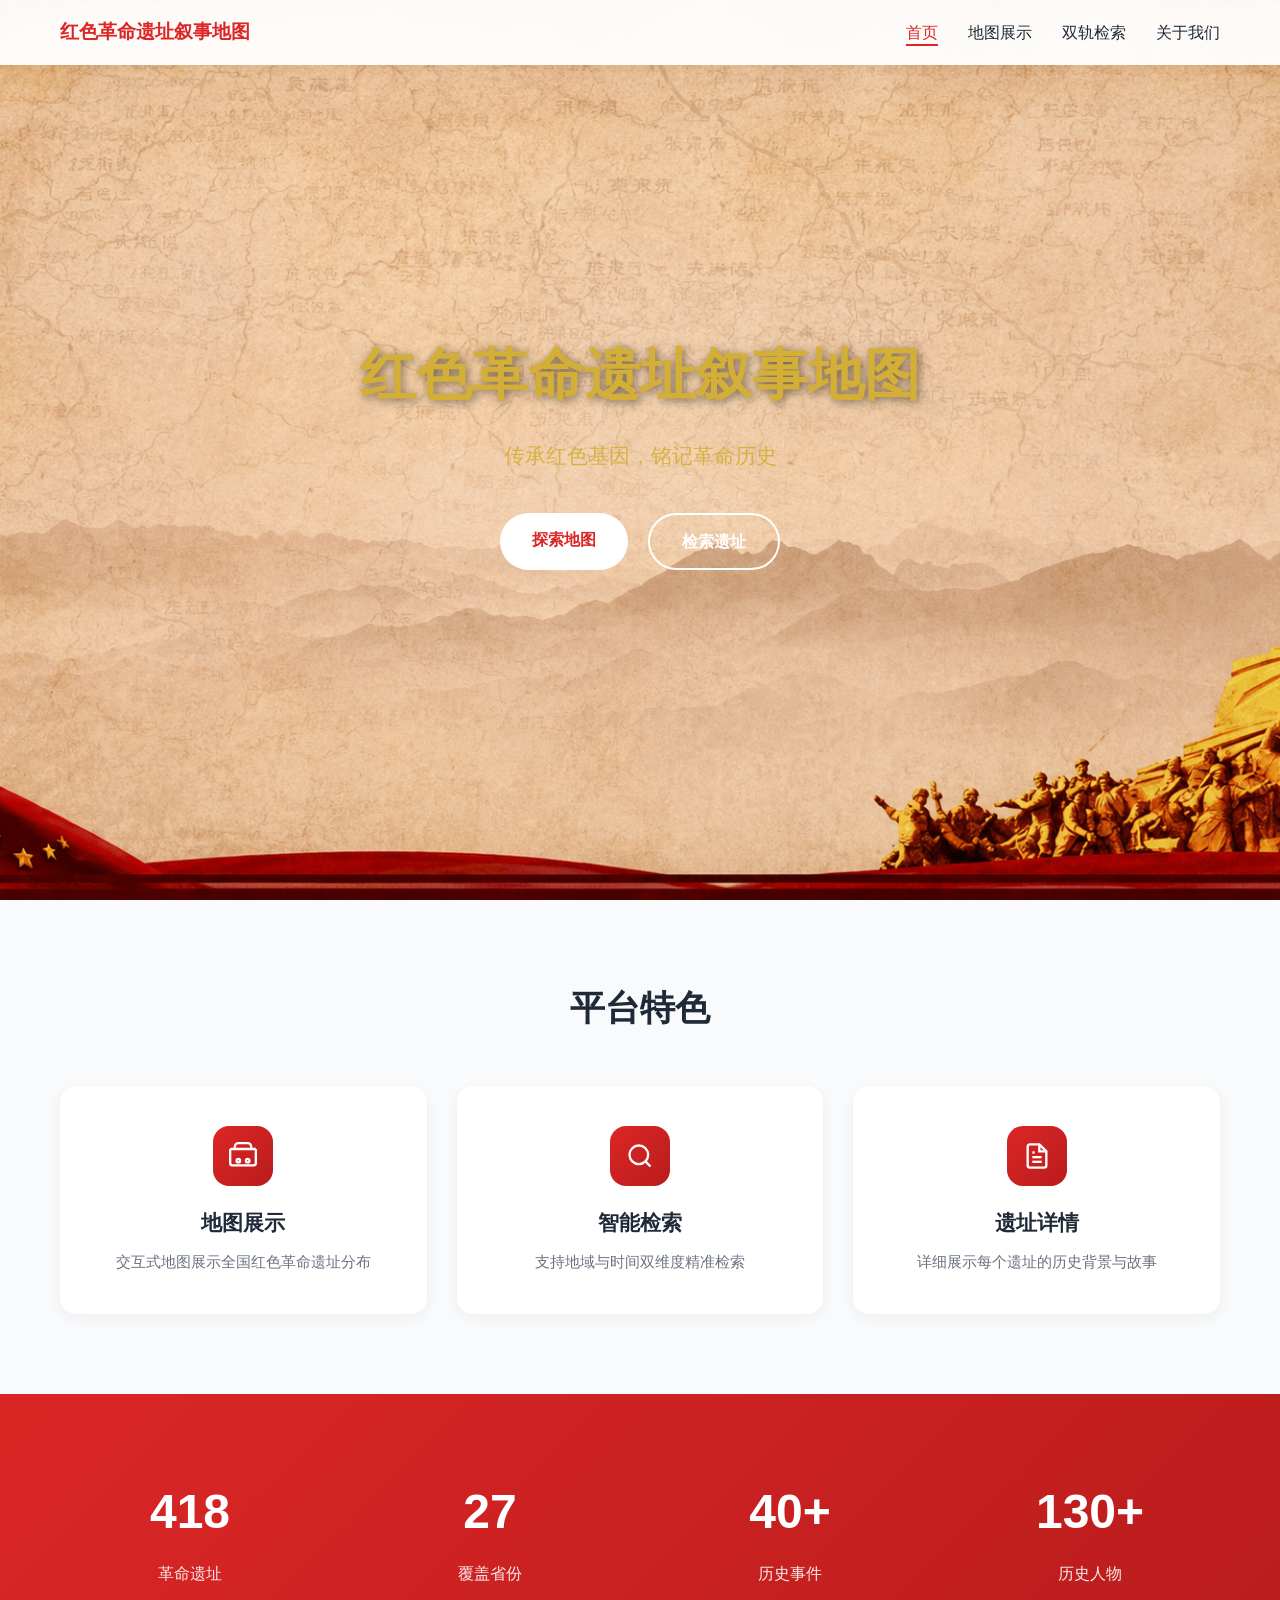
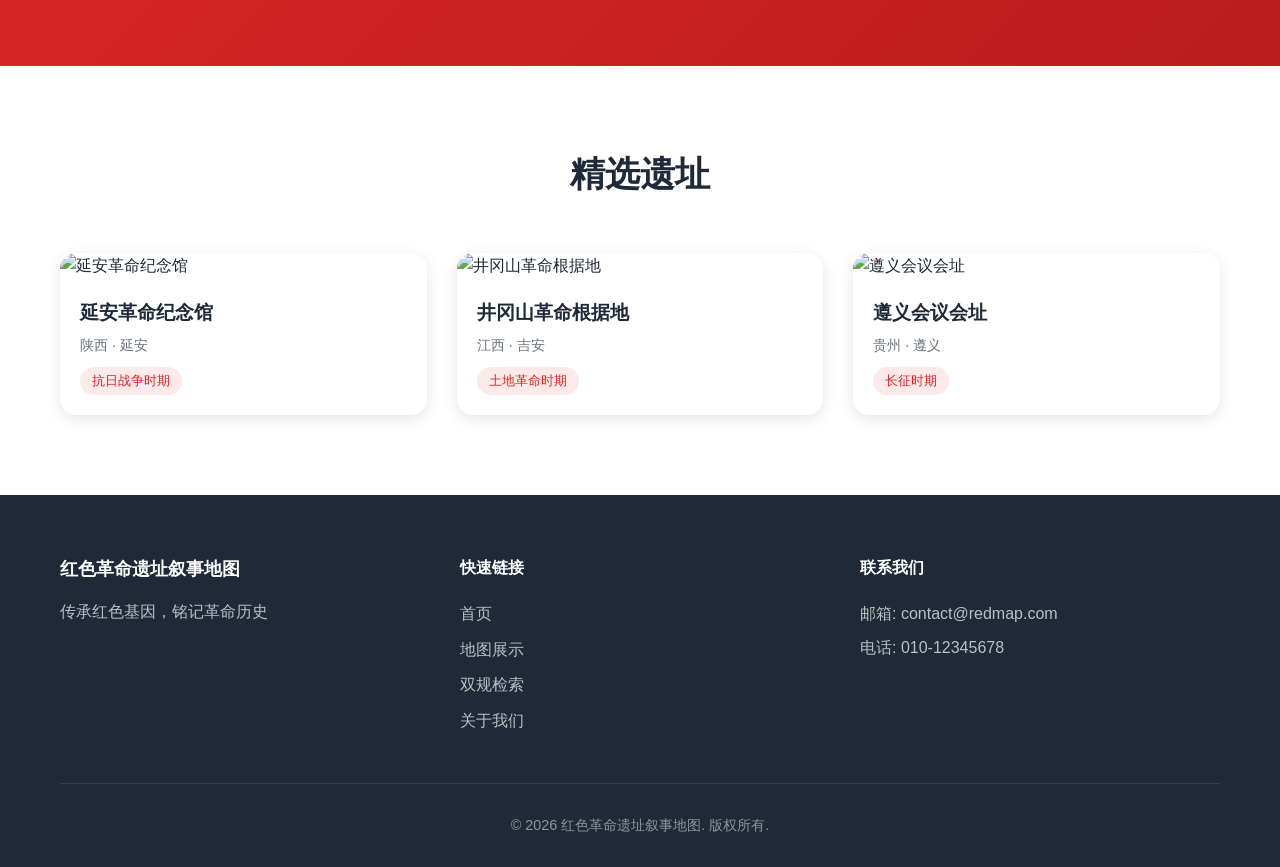
==== index.html @ 7f288722 "first submit" ====
<!DOCTYPE html>
<html lang="zh-CN">
<head>
    <meta charset="UTF-8">
    <meta name="viewport" content="width=device-width, initial-scale=1.0">
    <title>红色革命遗址叙事地图</title>
    <link rel="stylesheet" href="styles.css">
</head>
<body>
    <nav class="navbar">
        <div class="nav-container">
            <div class="nav-logo">
                <span>红色革命遗址叙事地图</span>
            </div>
            <ul class="nav-links">
                <li><a href="index.html" class="active">首页</a></li>
                <li><a href="map.html">地图展示</a></li>
                <li><a href="search.html">双轨检索</a></li>
                <li><a href="about.html">关于我们</a></li>
            </ul>
            <div class="hamburger">
                <span></span>
                <span></span>
                <span></span>
            </div>
        </div>
    </nav>

    <header class="hero">
        <div class="hero-content">
            <h1>红色革命遗址叙事地图</h1>
            <p>传承红色基因，铭记革命历史</p>
            <div class="hero-buttons">
                <a href="map.html" class="btn btn-primary">探索地图</a>
                <a href="search.html" class="btn btn-secondary">检索遗址</a>
            </div>
        </div>
        <div class="hero-bg"></div>
    </header>

    <section class="features">
        <div class="container">
            <h2>平台特色</h2>
            <div class="features-grid">
                <div class="feature-card">
                    <div class="feature-icon">
                        <svg viewBox="0 0 24 24" fill="none" stroke="currentColor" stroke-width="2">
                            <path d="M1 6h22M5 6V4a3 3 0 0 1 3-3h8a3 3 0 0 1 3 3v2M1 6v12a2 2 0 0 0 2 2h18a2 2 0 0 0 2-2V6"></path>
                            <circle cx="8" cy="16" r="1.5"></circle>
                            <circle cx="16" cy="16" r="1.5"></circle>
                        </svg>
                    </div>
                    <h3>地图展示</h3>
                    <p>交互式地图展示全国红色革命遗址分布</p>
                </div>
                <div class="feature-card">
                    <div class="feature-icon">
                        <svg viewBox="0 0 24 24" fill="none" stroke="currentColor" stroke-width="2">
                            <circle cx="11" cy="11" r="8"></circle>
                            <line x1="21" y1="21" x2="16.65" y2="16.65"></line>
                        </svg>
                    </div>
                    <h3>智能检索</h3>
                    <p>支持地域与时间双维度精准检索</p>
                </div>
                <div class="feature-card">
                    <div class="feature-icon">
                        <svg viewBox="0 0 24 24" fill="none" stroke="currentColor" stroke-width="2">
                            <path d="M14 2H6a2 2 0 0 0-2 2v16a2 2 0 0 0 2 2h12a2 2 0 0 0 2-2V8z"></path>
                            <polyline points="14 2 14 8 20 8"></polyline>
                            <line x1="16" y1="13" x2="8" y2="13"></line>
                            <line x1="16" y1="17" x2="8" y2="17"></line>
                            <polyline points="10 9 9 9 8 9"></polyline>
                        </svg>
                    </div>
                    <h3>遗址详情</h3>
                    <p>详细展示每个遗址的历史背景与故事</p>
                </div>
            </div>
        </div>
    </section>

    <section class="stats">
        <div class="container">
            <div class="stats-grid">
                <div class="stat-item">
                    <div class="stat-number">418</div>
                    <div class="stat-label">革命遗址</div>
                </div>
                <div class="stat-item">
                    <div class="stat-number">27</div>
                    <div class="stat-label">覆盖省份</div>
                </div>
                <div class="stat-item">
                    <div class="stat-number">40+</div>
                    <div class="stat-label">历史事件</div>
                </div>
                <div class="stat-item">
                    <div class="stat-number">130+</div>
                    <div class="stat-label">历史人物</div>
                </div>
            </div>
        </div>
    </section>

    <section class="highlights">
        <div class="container">
            <h2>精选遗址</h2>
            <div class="highlights-grid">
                <div class="highlight-card">
                    <img src="https://trae-api-cn.mchost.guru/api/ide/v1/text_to_image?prompt=revolutionary%20museum%20building%20with%20red%20flag%20historical%20site&image_size=landscape_16_9" alt="延安革命纪念馆">
                    <div class="highlight-content">
                        <h3>延安革命纪念馆</h3>
                        <p>陕西 · 延安</p>
                        <span class="tag">抗日战争时期</span>
                    </div>
                </div>
                <div class="highlight-card">
                    <img src="https://trae-api-cn.mchost.guru/api/ide/v1/text_to_image?prompt=red%20revolutionary%20base%20camp%20historical%20building&image_size=landscape_16_9" alt="井冈山革命根据地">
                    <div class="highlight-content">
                        <h3>井冈山革命根据地</h3>
                        <p>江西 · 吉安</p>
                        <span class="tag">土地革命时期</span>
                    </div>
                </div>
                <div class="highlight-card">
                    <img src="https://trae-api-cn.mchost.guru/api/ide/v1/text_to_image?prompt=red%20tourism%20site%20revolutionary%20memorial%20hall&image_size=landscape_16_9" alt="遵义会议会址">
                    <div class="highlight-content">
                        <h3>遵义会议会址</h3>
                        <p>贵州 · 遵义</p>
                        <span class="tag">长征时期</span>
                    </div>
                </div>
            </div>
        </div>
    </section>

    <footer class="footer">
        <div class="container">
            <div class="footer-content">
                <div class="footer-info">
                    <div class="footer-logo">
                        <span>红色革命遗址叙事地图</span>
                    </div>
                    <p>传承红色基因，铭记革命历史</p>
                </div>
                <div class="footer-links">
                    <h4>快速链接</h4>
                    <ul>
                        <li><a href="index.html">首页</a></li>
                        <li><a href="map.html">地图展示</a></li>
                        <li><a href="search.html">双规检索</a></li>
                        <li><a href="about.html">关于我们</a></li>
                    </ul>
                </div>
                <div class="footer-contact">
                    <h4>联系我们</h4>
                    <p>邮箱: contact@redmap.com</p>
                    <p>电话: 010-12345678</p>
                </div>
            </div>
            <div class="footer-bottom">
                <p>&copy; 2026 红色革命遗址叙事地图. 版权所有.</p>
            </div>
        </div>
    </footer>

    <script src="script.js"></script>
</body>
</html>
---- styles.css ----
* {
    margin: 0;
    padding: 0;
    box-sizing: border-box;
}

:root {
    --primary-color: #dc2626;
    --primary-dark: #b91c1c;
    --secondary-color: #1e40af;
    --text-dark: #1f2937;
    --text-light: #6b7280;
    --bg-light: #f9fafb;
    --bg-white: #ffffff;
    --border-color: #e5e7eb;
}

body {
    font-family: 'PingFang SC', 'Microsoft YaHei', sans-serif;
    line-height: 1.6;
    color: var(--text-dark);
}

.container {
    max-width: 1200px;
    margin: 0 auto;
    padding: 0 20px;
}

.navbar {
    position: fixed;
    top: 0;
    left: 0;
    width: 100%;
    background: rgba(255, 255, 255, 0.95);
    backdrop-filter: blur(10px);
    box-shadow: 0 2px 10px rgba(0, 0, 0, 0.05);
    z-index: 1000;
}

.nav-container {
    max-width: 1200px;
    margin: 0 auto;
    padding: 0 20px;
    display: flex;
    justify-content: space-between;
    align-items: center;
    height: 65px;
}

.nav-logo {
    display: flex;
    align-items: center;
    gap: 10px;
}

.nav-logo img {
    width: 40px;
    height: 40px;
    border-radius: 8px;
}

.nav-logo span {
    font-size: 1.2rem;
    font-weight: 700;
    color: var(--primary-color);
}

.nav-links {
    display: flex;
    list-style: none;
    gap: 30px;
}

.nav-links a {
    text-decoration: none;
    color: var(--text-dark);
    font-weight: 500;
    transition: color 0.3s;
    position: relative;
}

.nav-links a:hover,
.nav-links a.active {
    color: var(--primary-color);
}

.nav-links a.active::after {
    content: '';
    position: absolute;
    bottom: -5px;
    left: 0;
    width: 100%;
    height: 2px;
    background: var(--primary-color);
}

.hamburger {
    display: none;
    flex-direction: column;
    gap: 5px;
    cursor: pointer;
}

.hamburger span {
    width: 25px;
    height: 2px;
    background: var(--text-dark);
}

.hero {
    position: relative;
    height: 100vh;
    display: flex;
    align-items: center;
    justify-content: center;
    overflow: hidden;
}

.hero-bg {
    position: absolute;
    top: 0;
    left: 0;
    width: 100%;
    height: 100%;
    background: url('index_background.png') center center / cover no-repeat;
}

.hero-content {
    position: relative;
    z-index: 1;
    text-align: center;
    color: #D4AF37;
    padding: 0 20px;
}

.hero-content h1 {
    font-size: 3.5rem;
    font-weight: 800;
    margin-bottom: 20px;
    text-shadow: 2px 2px 10px rgba(0, 0, 0, 0.5);
}

.hero-content p {
    font-size: 1.3rem;
    margin-bottom: 40px;
    opacity: 0.9;
}

.hero-buttons {
    display: flex;
    gap: 20px;
    justify-content: center;
    flex-wrap: wrap;
}

.btn {
    padding: 14px 32px;
    border-radius: 50px;
    text-decoration: none;
    font-weight: 600;
    transition: all 0.3s;
    display: inline-block;
}

.btn-primary {
    background: white;
    color: var(--primary-color);
}

.btn-primary:hover {
    background: rgba(255, 255, 255, 0.9);
    transform: translateY(-2px);
    box-shadow: 0 5px 20px rgba(0, 0, 0, 0.2);
}

.btn-secondary {
    background: transparent;
    color: white;
    border: 2px solid white;
}

.btn-secondary:hover {
    background: white;
    color: var(--primary-color);
}

.features {
    padding: 80px 0;
    background: var(--bg-light);
}

.features h2 {
    text-align: center;
    font-size: 2.2rem;
    margin-bottom: 50px;
    color: var(--text-dark);
}

.features-grid {
    display: grid;
    grid-template-columns: repeat(auto-fit, minmax(300px, 1fr));
    gap: 30px;
}

.feature-card {
    background: white;
    padding: 40px 30px;
    border-radius: 16px;
    box-shadow: 0 4px 15px rgba(0, 0, 0, 0.05);
    text-align: center;
    transition: transform 0.3s, box-shadow 0.3s;
}

.feature-card:hover {
    transform: translateY(-8px);
    box-shadow: 0 10px 30px rgba(0, 0, 0, 0.1);
}

.feature-icon {
    width: 60px;
    height: 60px;
    margin: 0 auto 20px;
    background: linear-gradient(135deg, var(--primary-color), var(--primary-dark));
    border-radius: 16px;
    display: flex;
    align-items: center;
    justify-content: center;
    color: white;
}

.feature-icon svg {
    width: 28px;
    height: 28px;
}

.feature-card h3 {
    font-size: 1.3rem;
    margin-bottom: 10px;
    color: var(--text-dark);
}

.feature-card p {
    color: var(--text-light);
    font-size: 0.95rem;
}

.stats {
    padding: 80px 0;
    background: linear-gradient(135deg, var(--primary-color), var(--primary-dark));
}

.stats-grid {
    display: grid;
    grid-template-columns: repeat(auto-fit, minmax(150px, 1fr));
    gap: 40px;
}

.stat-item {
    text-align: center;
    color: white;
}

.stat-number {
    font-size: 3rem;
    font-weight: 800;
    margin-bottom: 10px;
}

.stat-label {
    font-size: 1rem;
    opacity: 0.9;
}

.highlights {
    padding: 80px 0;
    background: white;
}

.highlights h2 {
    text-align: center;
    font-size: 2.2rem;
    margin-bottom: 50px;
    color: var(--text-dark);
}

.highlights-grid {
    display: grid;
    grid-template-columns: repeat(auto-fit, minmax(350px, 1fr));
    gap: 30px;
}

.highlight-card {
    border-radius: 16px;
    overflow: hidden;
    box-shadow: 0 4px 15px rgba(0, 0, 0, 0.1);
    transition: transform 0.3s;
}

.highlight-card:hover {
    transform: translateY(-5px);
}

.highlight-card img {
    width: 100%;
    height: 200px;
    object-fit: cover;
}

.highlight-content {
    padding: 20px;
}

.highlight-content h3 {
    font-size: 1.2rem;
    margin-bottom: 5px;
    color: var(--text-dark);
}

.highlight-content p {
    color: var(--text-light);
    font-size: 0.9rem;
    margin-bottom: 10px;
}

.tag {
    display: inline-block;
    padding: 4px 12px;
    background: rgba(220, 38, 38, 0.1);
    color: var(--primary-color);
    border-radius: 20px;
    font-size: 0.8rem;
    font-weight: 500;
}

.footer {
    background: var(--text-dark);
    color: white;
    padding: 60px 0 30px;
}

.footer-content {
    display: grid;
    grid-template-columns: repeat(auto-fit, minmax(250px, 1fr));
    gap: 40px;
    margin-bottom: 40px;
}

.footer-logo {
    display: flex;
    align-items: center;
    gap: 10px;
    margin-bottom: 15px;
}

.footer-logo img {
    width: 40px;
    height: 40px;
    border-radius: 8px;
}

.footer-logo span {
    font-size: 1.1rem;
    font-weight: 600;
}

.footer-info p {
    color: rgba(255, 255, 255, 0.7);
}

.footer-links h4,
.footer-contact h4 {
    margin-bottom: 20px;
    font-size: 1rem;
}

.footer-links ul {
    list-style: none;
}

.footer-links li {
    margin-bottom: 10px;
}

.footer-links a {
    color: rgba(255, 255, 255, 0.7);
    text-decoration: none;
    transition: color 0.3s;
}

.footer-links a:hover {
    color: white;
}

.footer-contact p {
    color: rgba(255, 255, 255, 0.7);
    margin-bottom: 8px;
}

.footer-bottom {
    border-top: 1px solid rgba(255, 255, 255, 0.1);
    padding-top: 30px;
    text-align: center;
    color: rgba(255, 255, 255, 0.5);
    font-size: 0.9rem;
}

@media (max-width: 768px) {
    .nav-links {
        position: fixed;
        top: 65px;
        left: -100%;
        width: 100%;
        background: white;
        flex-direction: column;
        padding: 20px;
        gap: 15px;
        transition: left 0.3s;
        box-shadow: 0 5px 15px rgba(0, 0, 0, 0.1);
    }

    .nav-links.active {
        left: 0;
    }

    .hamburger {
        display: flex;
    }

    .hero-content h1 {
        font-size: 2.2rem;
    }

    .hero-content p {
        font-size: 1.1rem;
    }

    .stats-grid {
        gap: 20px;
    }

    .stat-number {
        font-size: 2rem;
    }
}
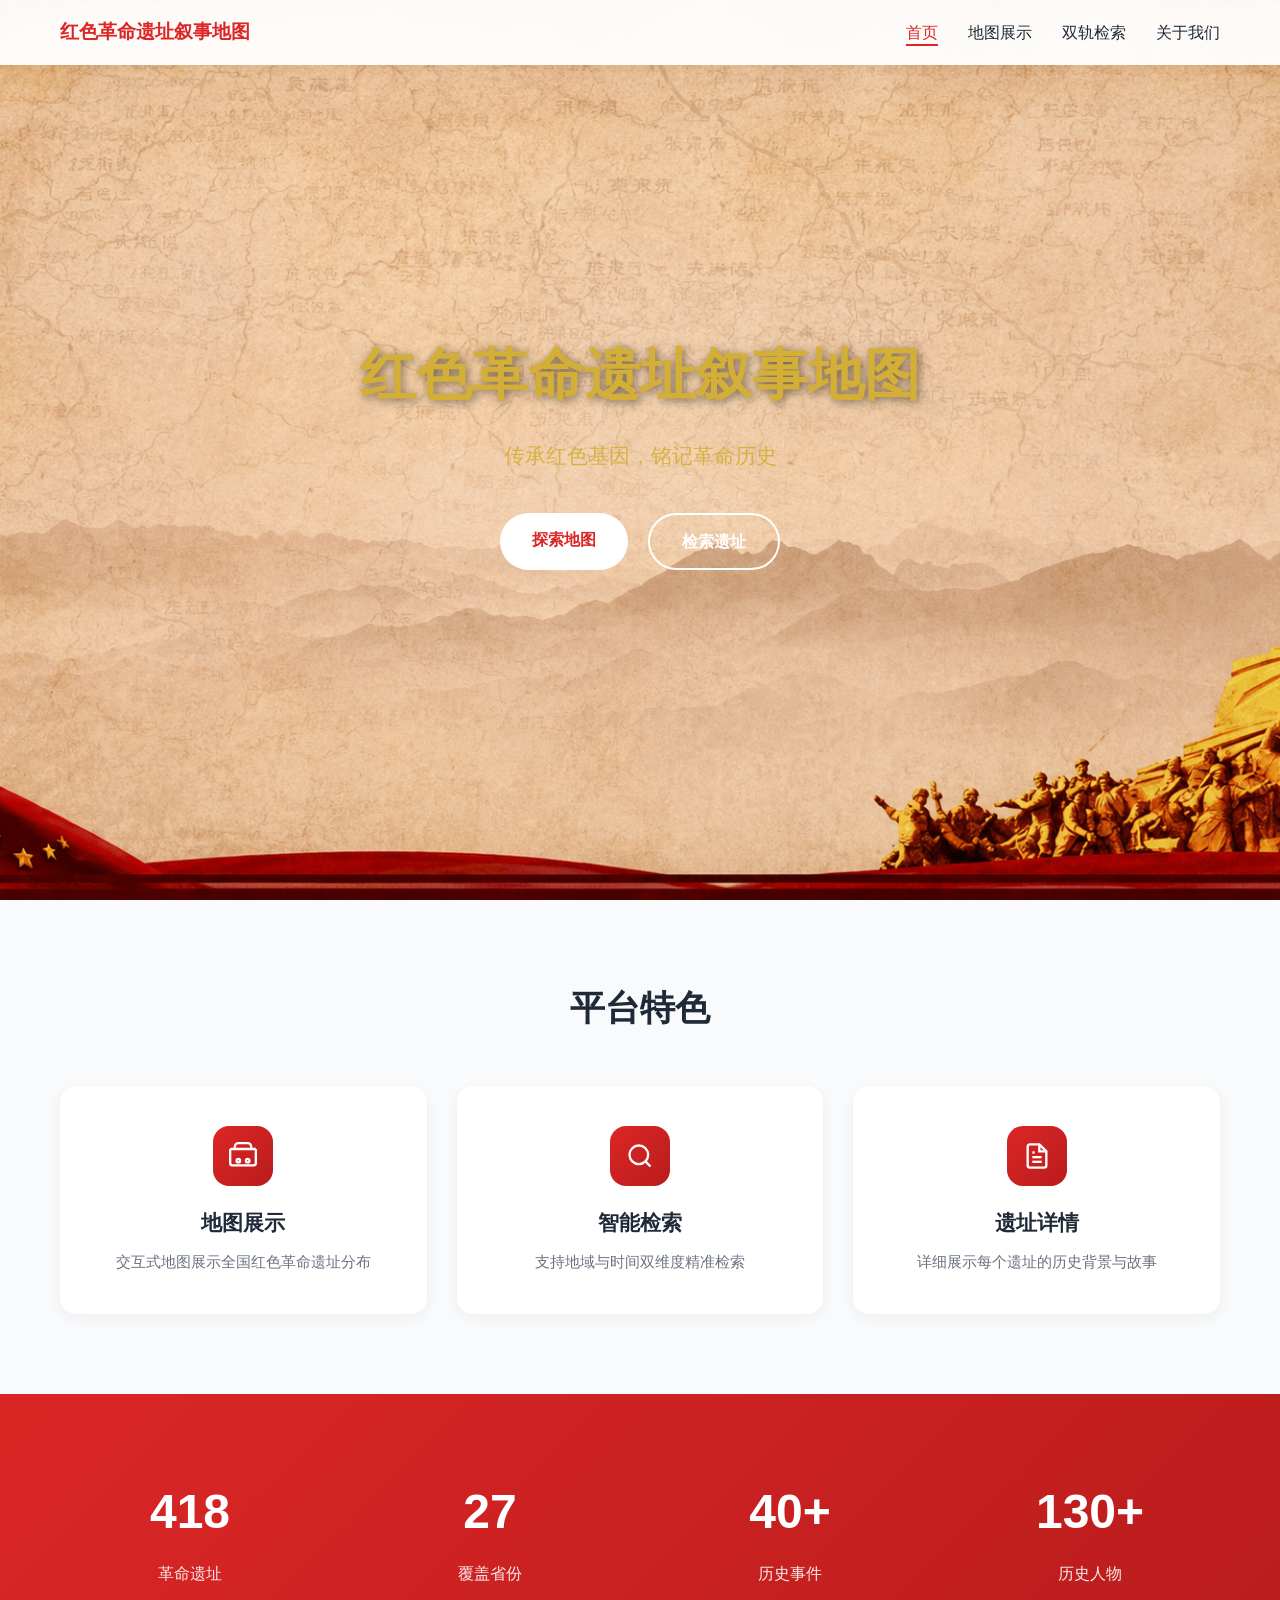
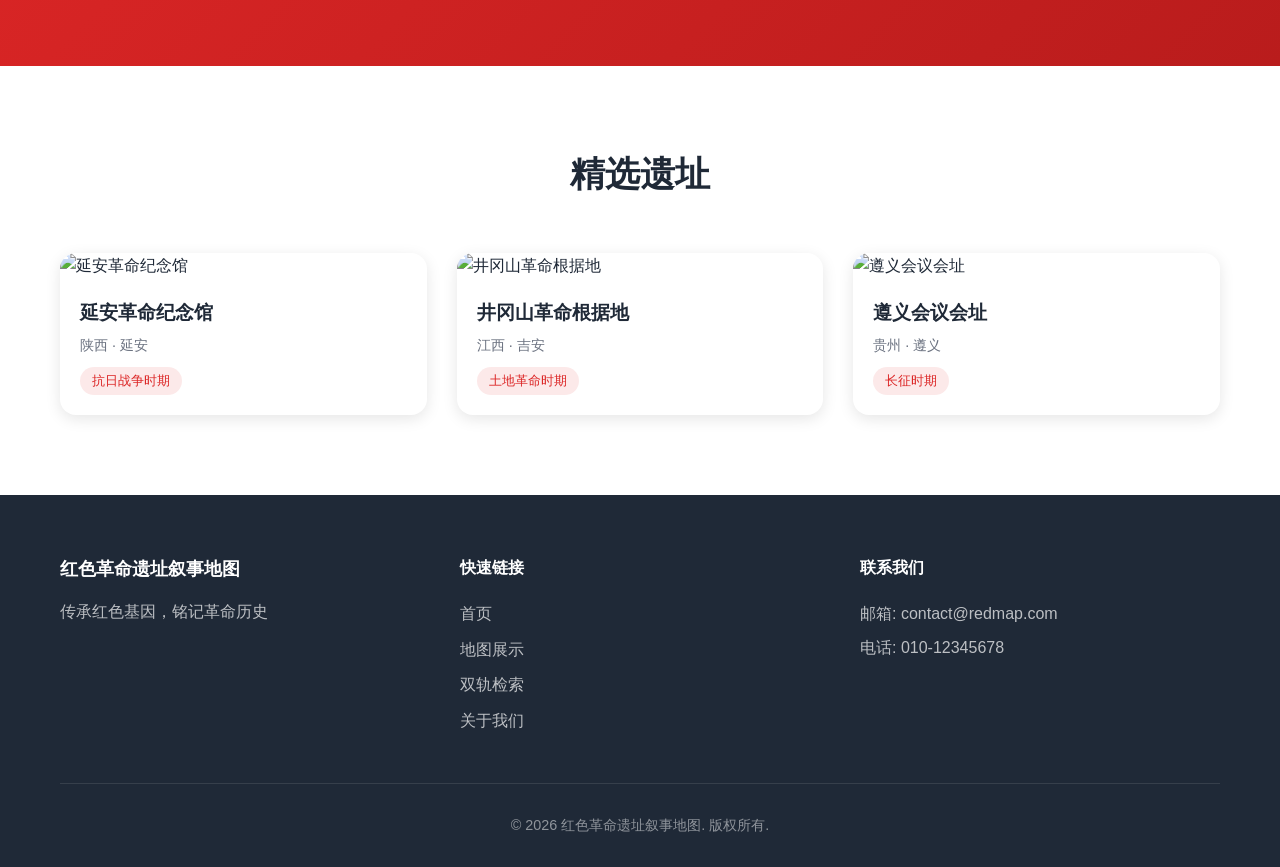
==== commit 1cb6aa99: "Add red site detail pages" ====
--- a/index.html
+++ b/index.html
@@ -107,30 +107,30 @@
         <div class="container">
             <h2>精选遗址</h2>
             <div class="highlights-grid">
-                <div class="highlight-card">
+                <a class="highlight-card" href="site-detail.html?id=R-010">
                     <img src="https://trae-api-cn.mchost.guru/api/ide/v1/text_to_image?prompt=revolutionary%20museum%20building%20with%20red%20flag%20historical%20site&image_size=landscape_16_9" alt="延安革命纪念馆">
                     <div class="highlight-content">
                         <h3>延安革命纪念馆</h3>
                         <p>陕西 · 延安</p>
                         <span class="tag">抗日战争时期</span>
                     </div>
-                </div>
-                <div class="highlight-card">
+                </a>
+                <a class="highlight-card" href="site-detail.html?id=R-007">
                     <img src="https://trae-api-cn.mchost.guru/api/ide/v1/text_to_image?prompt=red%20revolutionary%20base%20camp%20historical%20building&image_size=landscape_16_9" alt="井冈山革命根据地">
                     <div class="highlight-content">
                         <h3>井冈山革命根据地</h3>
                         <p>江西 · 吉安</p>
                         <span class="tag">土地革命时期</span>
                     </div>
-                </div>
-                <div class="highlight-card">
+                </a>
+                <a class="highlight-card" href="site-detail.html?id=R-009">
                     <img src="https://trae-api-cn.mchost.guru/api/ide/v1/text_to_image?prompt=red%20tourism%20site%20revolutionary%20memorial%20hall&image_size=landscape_16_9" alt="遵义会议会址">
                     <div class="highlight-content">
                         <h3>遵义会议会址</h3>
                         <p>贵州 · 遵义</p>
                         <span class="tag">长征时期</span>
                     </div>
-                </div>
+                </a>
             </div>
         </div>
     </section>
@@ -149,7 +149,7 @@
                     <ul>
                         <li><a href="index.html">首页</a></li>
                         <li><a href="map.html">地图展示</a></li>
-                        <li><a href="search.html">双规检索</a></li>
+                        <li><a href="search.html">双轨检索</a></li>
                         <li><a href="about.html">关于我们</a></li>
                     </ul>
                 </div>
@@ -167,4 +167,4 @@
 
     <script src="script.js"></script>
 </body>
-</html>+</html>
--- a/styles.css
+++ b/styles.css
@@ -291,10 +291,13 @@
 }
 
 .highlight-card {
+    display: block;
     border-radius: 16px;
     overflow: hidden;
     box-shadow: 0 4px 15px rgba(0, 0, 0, 0.1);
     transition: transform 0.3s;
+    text-decoration: none;
+    color: inherit;
 }
 
 .highlight-card:hover {
@@ -442,4 +445,4 @@
     .stat-number {
         font-size: 2rem;
     }
-}+}
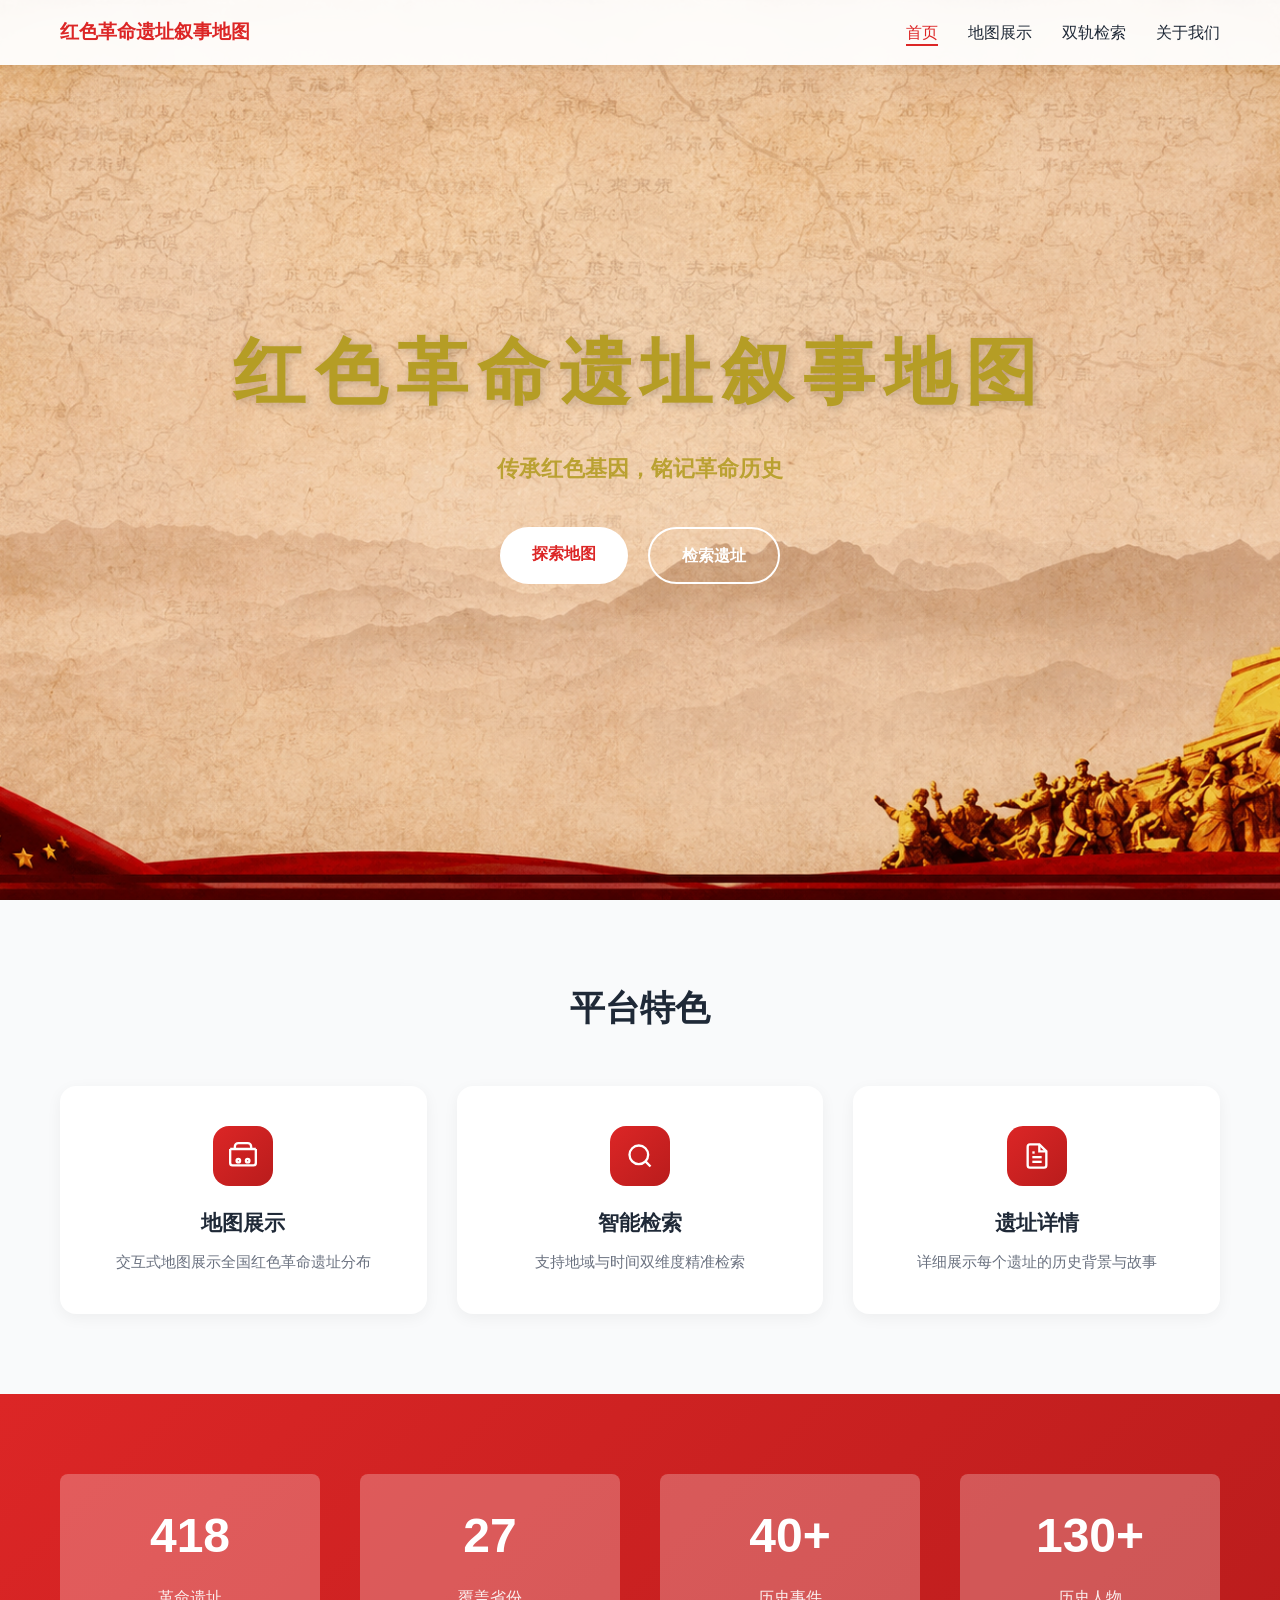
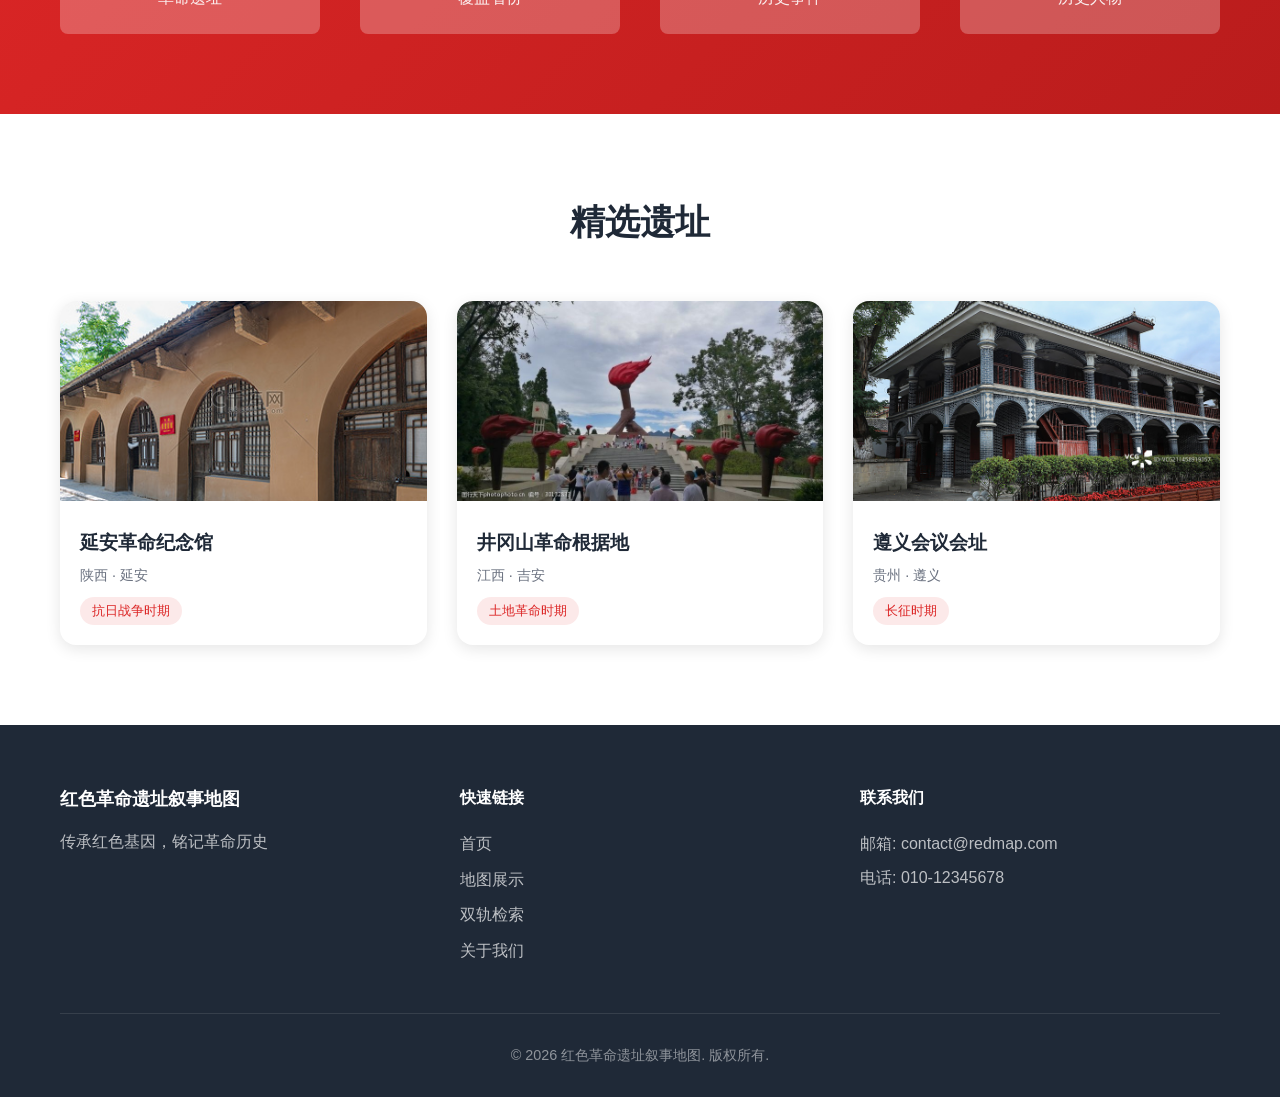
==== commit cf6e5b54: "Update index.html 图片更新" ====
--- a/index.html
+++ b/index.html
@@ -108,7 +108,7 @@
             <h2>精选遗址</h2>
             <div class="highlights-grid">
                 <a class="highlight-card" href="site-detail.html?id=R-010">
-                    <img src="https://trae-api-cn.mchost.guru/api/ide/v1/text_to_image?prompt=revolutionary%20museum%20building%20with%20red%20flag%20historical%20site&image_size=landscape_16_9" alt="延安革命纪念馆">
+                    <img src="site-images/site-R-010.png" alt="延安革命纪念馆">
                     <div class="highlight-content">
                         <h3>延安革命纪念馆</h3>
                         <p>陕西 · 延安</p>
@@ -116,7 +116,7 @@
                     </div>
                 </a>
                 <a class="highlight-card" href="site-detail.html?id=R-007">
-                    <img src="https://trae-api-cn.mchost.guru/api/ide/v1/text_to_image?prompt=red%20revolutionary%20base%20camp%20historical%20building&image_size=landscape_16_9" alt="井冈山革命根据地">
+                    <img src="site-images/site-R-007.png" alt="井冈山革命根据地">
                     <div class="highlight-content">
                         <h3>井冈山革命根据地</h3>
                         <p>江西 · 吉安</p>
@@ -124,7 +124,7 @@
                     </div>
                 </a>
                 <a class="highlight-card" href="site-detail.html?id=R-009">
-                    <img src="https://trae-api-cn.mchost.guru/api/ide/v1/text_to_image?prompt=red%20tourism%20site%20revolutionary%20memorial%20hall&image_size=landscape_16_9" alt="遵义会议会址">
+                    <img src="site-images/site-R-009.png" alt="遵义会议会址">
                     <div class="highlight-content">
                         <h3>遵义会议会址</h3>
                         <p>贵州 · 遵义</p>
--- a/styles.css
+++ b/styles.css
@@ -130,19 +130,23 @@
     position: relative;
     z-index: 1;
     text-align: center;
-    color: #D4AF37;
+    color: #b59d25;
     padding: 0 20px;
 }
 
 .hero-content h1 {
-    font-size: 3.5rem;
+    letter-spacing: 0.13em;
+    font-size: 4.5rem;
+    font-family: 'ZCOOL KuaiLe', cursive;
     font-weight: 800;
     margin-bottom: 20px;
-    text-shadow: 2px 2px 10px rgba(0, 0, 0, 0.5);
+    text-shadow: 2px 2px 10px rgba(0, 0, 0, 0.2);
 }
 
 .hero-content p {
-    font-size: 1.3rem;
+    font-family: 'STKaiti', cursive;
+    font-weight: 600;
+    font-size: 1.4rem;
     margin-bottom: 40px;
     opacity: 0.9;
 }
@@ -259,9 +263,13 @@
 .stat-item {
     text-align: center;
     color: white;
+    background: rgba(255,255,255,0.25); 
+     border-radius: 8px; 
+     padding: 24px 16px; 
 }
 
 .stat-number {
+    color: #ffffff;
     font-size: 3rem;
     font-weight: 800;
     margin-bottom: 10px;
@@ -446,3 +454,10 @@
         font-size: 2rem;
     }
 }
+
+.retrieve-btn:hover {
+    background-color: #991b1b;
+    transform: scale(1.05);
+    transition: all 0.3s ease;
+}
+
